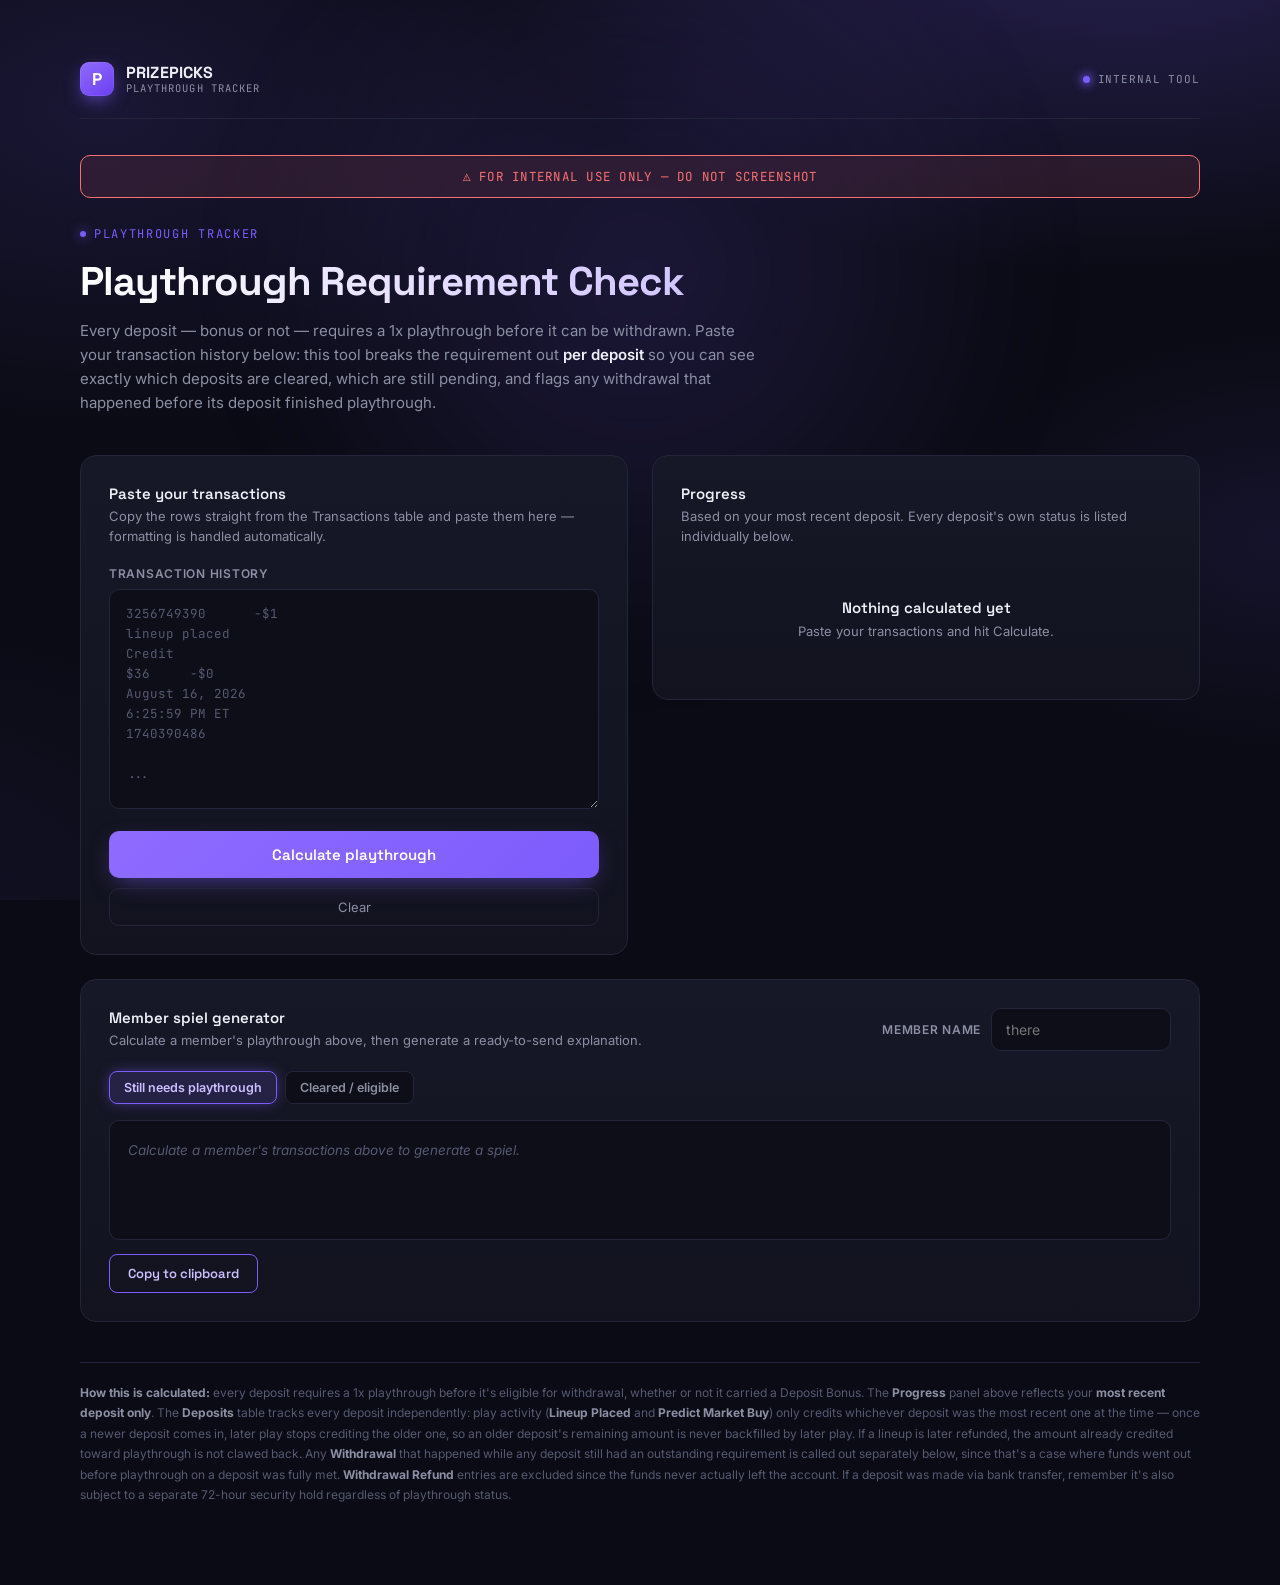
==== index.html @ ad25be0b "new" ====
<!DOCTYPE html>
<html lang="en">
<head>
<meta charset="UTF-8">
<meta name="viewport" content="width=device-width, initial-scale=1.0">
<title>Playthrough Requirement Check</title>
<link rel="preconnect" href="https://fonts.googleapis.com">
<link href="https://fonts.googleapis.com/css2?family=Space+Grotesk:wght@500;600;700&family=Inter:wght@400;500;600&family=JetBrains+Mono:wght@400;500;600;700&display=swap" rel="stylesheet">
<link rel="stylesheet" href="css/style.css">
</head>
<body>
<div class="wrap">

  <div class="brandbar">
    <div class="brand">
      <div class="brand-mark">P</div>
      <div class="brand-text">
        <div class="brand-name">PRIZEPICKS</div>
        <div class="brand-sub">Playthrough Tracker</div>
      </div>
    </div>
    <div class="brandbar-tag"><span class="dot"></span>Internal Tool</div>
  </div>

  <div style="background: var(--bad-soft); border: 1px solid var(--bad); border-radius: 10px; padding: 12px 16px; margin-bottom: 28px; font-family:'JetBrains Mono', monospace; font-size: 12.5px; letter-spacing: 0.02em; color: var(--bad); text-align:center; text-transform: uppercase;">
    ⚠ For internal use only &mdash; do not screenshot
  </div>

  <header>
    <div class="eyebrow">Playthrough Tracker</div>
    <h1>Playthrough Requirement Check</h1>
    <p>Every deposit &mdash; bonus or not &mdash; requires a 1x playthrough before it can be withdrawn. Paste your transaction history below: this tool breaks the requirement out <b>per deposit</b> so you can see exactly which deposits are cleared, which are still pending, and flags any withdrawal that happened before its deposit finished playthrough.</p>
  </header>

  <div class="grid">

    <!-- INPUT PANEL -->
    <div class="panel">
      <h2>Paste your transactions</h2>
      <p class="sub">Copy the rows straight from the Transactions table and paste them here &mdash; formatting is handled automatically.</p>
      <label for="txInput">Transaction history</label>
      <textarea id="txInput" placeholder="3256749390&#9;-$1&#10;lineup placed&#10;Credit&#10;$36&#9;-$0&#10;August 16, 2026&#10;6:25:59 PM ET&#10;1740390486&#10;&#10;..."></textarea>

      <button class="primary" onclick="calculate()">Calculate playthrough</button>
      <button class="clear-btn" onclick="clearAll()">Clear</button>
    </div>

    <!-- RESULTS PANEL -->
    <div class="panel" id="resultsPanel">
      <h2>Progress</h2>
      <p class="sub">Based on your most recent deposit. Every deposit's own status is listed individually below.</p>

      <div id="emptyState" class="empty-state">
        <div class="big">Nothing calculated yet</div>
        Paste your transactions and hit Calculate.
      </div>

      <div id="resultsBody" style="display:none;">
        <div class="ring-row">
          <div class="ring-wrap">
            <svg class="ring" width="128" height="128" viewBox="0 0 128 128">
              <circle class="ring-bg" cx="64" cy="64" r="54"></circle>
              <circle class="ring-fg" id="ringFg" cx="64" cy="64" r="54" stroke-dasharray="339.29" stroke-dashoffset="339.29"></circle>
            </svg>
            <div class="ring-center">
              <div class="ring-pct" id="ringPct">0%</div>
              <div class="ring-label">Cleared</div>
            </div>
          </div>
          <div class="status-block">
            <div class="status pending" id="statusLine">&mdash;</div>
            <div class="detail" id="statusDetail">&mdash;</div>
          </div>
        </div>

        <div class="stat-row">
          <div class="stat">
            <div class="k">Requirement</div>
            <div class="v" id="statReq">$0.00</div>
          </div>
          <div class="stat">
            <div class="k">Played through</div>
            <div class="v accent" id="statPlayed">$0.00</div>
          </div>
          <div class="stat">
            <div class="k">Remaining</div>
            <div class="v amber" id="statRemaining">$0.00</div>
          </div>
        </div>

        <div id="withdrawalWarning" style="display:none; background: var(--bad-soft); border: 1px solid var(--bad); border-radius: 10px; padding: 14px 16px; margin-bottom: 22px; font-size: 13px; line-height: 1.6; color: var(--text);"></div>

        <div class="section-title">
          Deposits &mdash; playthrough by deposit
          <span class="count" id="depositCount">0</span>
        </div>
        <p class="section-note">Each deposit is tracked independently: play activity only credits whichever deposit was most recent at the time it happened. If a newer deposit comes in, an older deposit's unmet remaining is <b>not</b> backfilled by later play.</p>
        <div class="scroll-box">
          <table id="depositTable">
            <thead><tr><th>ID</th><th>Amount</th><th>Played</th><th>Remaining</th><th>Status</th><th>Time</th></tr></thead>
            <tbody></tbody>
          </table>
        </div>

        <div class="section-title">
          Withdrawals before playthrough complete
          <span class="count" id="flaggedCount">0</span>
        </div>
        <p class="section-note">Withdrawals that were made while one or more deposits still had an outstanding playthrough requirement.</p>
        <div class="scroll-box">
          <table id="flaggedTable">
            <thead><tr><th>ID</th><th>Withdrawal amt</th><th>Outstanding at the time</th><th>Time</th></tr></thead>
            <tbody></tbody>
          </table>
        </div>

        <div class="section-title">
          Counted toward playthrough
          <span class="count" id="countedCount">0</span>
        </div>
        <p class="section-note">Every Lineup Placed and Predict Market Buy. Both count in full even if later refunded.</p>
        <div class="scroll-box">
          <table id="countedTable">
            <thead><tr><th>ID</th><th>Type</th><th>Amount</th><th>Time</th></tr></thead>
            <tbody></tbody>
          </table>
        </div>

        <div class="section-title">
          Refunded lineups (still count in full)
          <span class="count" id="refundCount">0</span>
        </div>
        <p class="section-note">These credited money back to the balance, but the original playthrough credit above is not reduced.</p>
        <div class="scroll-box">
          <table id="refundTable">
            <thead><tr><th>ID</th><th>Amount</th><th>Time</th></tr></thead>
            <tbody></tbody>
          </table>
        </div>

        <div class="section-title">
          Excluded &mdash; not playthrough eligible
          <span class="count" id="excludedCount">0</span>
        </div>
        <div class="scroll-box">
          <table id="excludedTable">
            <thead><tr><th>ID</th><th>Type</th><th>Amount</th></tr></thead>
            <tbody></tbody>
          </table>
        </div>
      </div>
    </div>

  </div>

  <!-- SPIEL GENERATOR -->
  <div class="panel full">
    <div class="spiel-head">
      <div>
        <h2>Member spiel generator</h2>
        <p class="sub" style="margin-bottom:0;">Calculate a member's playthrough above, then generate a ready-to-send explanation.</p>
      </div>
      <div class="name-field">
        <label for="memberName">Member name</label>
        <input class="text-input" id="memberName" type="text" placeholder="there" oninput="renderSpiel()">
      </div>
    </div>

    <div class="toggle-row" style="margin-bottom:16px;">
      <button class="toggle-btn active" id="btnPending" onclick="setSpielMode('pending')">Still needs playthrough</button>
      <button class="toggle-btn" id="btnCleared" onclick="setSpielMode('cleared')">Cleared / eligible</button>
    </div>

    <div class="spiel-box empty" id="spielBox">Calculate a member's transactions above to generate a spiel.</div>
    <button class="copy-btn" id="copyBtn" onclick="copySpiel()">Copy to clipboard</button>
  </div>

  <div class="footnote">
    <b>How this is calculated:</b> every deposit requires a 1x playthrough before it's eligible for withdrawal, whether or not it carried a Deposit Bonus. The <b>Progress</b> panel above reflects your <b>most recent deposit only</b>. The <b>Deposits</b> table tracks every deposit independently: play activity (<b>Lineup Placed</b> and <b>Predict Market Buy</b>) only credits whichever deposit was the most recent one at the time &mdash; once a newer deposit comes in, later play stops crediting the older one, so an older deposit's remaining amount is never backfilled by later play. If a lineup is later refunded, the amount already credited toward playthrough is not clawed back. Any <b>Withdrawal</b> that happened while any deposit still had an outstanding requirement is called out separately below, since that's a case where funds went out before playthrough on a deposit was fully met. <b>Withdrawal Refund</b> entries are excluded since the funds never actually left the account. If a deposit was made via bank transfer, remember it's also subject to a separate 72-hour security hold regardless of playthrough status.
  </div>

</div>

<script src="js/script.js"></script>

</body>
</html>
---- css/style.css ----
:root{
    --bg: #0a0b14;
    --panel: #12131f;
    --panel-2: #171827;
    --border: #23253a;
    --accent: #7c5cfc;
    --accent-soft: rgba(124,92,252,0.15);
    --good: #34d399;
    --good-soft: rgba(52,211,153,0.12);
    --bad: #f87171;
    --bad-soft: rgba(248,113,113,0.1);
    --amber: #fbbf24;
    --text: #eef0f7;
    --muted: #8b8fa3;
    --muted-2: #565a72;
  }
  *{ box-sizing: border-box; }
  html,body{ margin:0; padding:0; }
  body{
    background:
      radial-gradient(1200px 700px at 88% -12%, rgba(124,92,252,0.28), transparent 55%),
      radial-gradient(900px 600px at 8% 12%, rgba(124,92,252,0.14), transparent 55%),
      radial-gradient(800px 500px at -10% 100%, rgba(124,92,252,0.08), transparent 60%),
      radial-gradient(600px 400px at 100% 60%, rgba(124,92,252,0.10), transparent 55%),
      var(--bg);
    background-attachment: fixed;
    color: var(--text);
    font-family: 'Inter', sans-serif;
    min-height: 100vh;
    padding: 0 24px 80px;
    position: relative;
    overflow-x: hidden;
  }
  body::before{
    content:"";
    position: fixed;
    top: -20%; left: 50%;
    width: 900px; height: 900px;
    transform: translateX(-50%);
    background: radial-gradient(circle, rgba(124,92,252,0.16), transparent 65%);
    filter: blur(40px);
    pointer-events: none;
    z-index: 0;
    animation: ambientPulse 8s ease-in-out infinite;
  }
  @keyframes ambientPulse{
    0%, 100%{ opacity: 0.7; transform: translateX(-50%) scale(1); }
    50%{ opacity: 1; transform: translateX(-50%) scale(1.06); }
  }
  @keyframes glowPulse{
    0%, 100%{ box-shadow: 0 0 0 0 rgba(124,92,252,0.0), 0 8px 24px -8px rgba(124,92,252,0.6); }
    50%{ box-shadow: 0 0 24px 2px rgba(124,92,252,0.35), 0 8px 28px -6px rgba(124,92,252,0.75); }
  }

  /* Top brand bar, PrizePicks-style */
  .brandbar{
    position: relative; z-index: 1;
    max-width: 1120px; margin: 0 auto;
    display:flex; align-items:center; justify-content:space-between;
    padding: 22px 0;
    border-bottom: 1px solid var(--border);
    margin-bottom: 36px;
  }
  .brand{ display:flex; align-items:center; gap: 12px; }
  .brand-mark{
    width: 34px; height: 34px;
    border-radius: 9px;
    background: linear-gradient(145deg, #8f6bff, #6c3ff0);
    display:flex; align-items:center; justify-content:center;
    font-family: 'Space Grotesk', sans-serif;
    font-weight: 700;
    font-size: 17px;
    color: #fff;
    box-shadow: 0 0 0 1px rgba(255,255,255,0.08) inset, 0 6px 18px -4px rgba(124,92,252,0.75);
    flex-shrink: 0;
  }
  .brand-text{ line-height: 1.15; }
  .brand-name{
    font-family: 'Space Grotesk', sans-serif;
    font-weight: 700;
    font-size: 16px;
    letter-spacing: 0.01em;
  }
  .brand-sub{
    font-family: 'JetBrains Mono', monospace;
    font-size: 10.5px;
    letter-spacing: 0.1em;
    text-transform: uppercase;
    color: var(--muted);
  }
  .brandbar-tag{
    font-family: 'JetBrains Mono', monospace;
    font-size: 11px;
    letter-spacing: 0.08em;
    text-transform: uppercase;
    color: var(--muted);
    display:flex; align-items:center; gap:8px;
  }
  .brandbar-tag .dot{
    width:7px; height:7px; border-radius:50%;
    background: var(--accent);
    box-shadow: 0 0 10px 2px rgba(124,92,252,0.8);
  }
  .wrap{ max-width: 1120px; margin: 0 auto; padding-top: 40px; position: relative; z-index: 1; }

  header{ margin-bottom: 40px; }
  .eyebrow{
    font-family: 'JetBrains Mono', monospace;
    font-size: 12px;
    letter-spacing: 0.14em;
    text-transform: uppercase;
    color: var(--accent);
    display:flex; align-items:center; gap:8px;
    margin-bottom: 14px;
  }
  .eyebrow::before{
    content:""; width:6px; height:6px; border-radius:50%;
    background: var(--accent); box-shadow: 0 0 12px var(--accent);
  }
  h1{
    font-family: 'Space Grotesk', sans-serif;
    font-weight: 700;
    font-size: clamp(28px, 4vw, 40px);
    margin: 0 0 12px;
    letter-spacing: -0.02em;
    background: linear-gradient(90deg, #fff, #cdbfff 60%, #8f6bff);
    -webkit-background-clip: text;
    background-clip: text;
    color: transparent;
  }
  header p{
    color: var(--muted);
    font-size: 15px;
    line-height: 1.6;
    max-width: 680px;
    margin: 0;
  }
  header p b{ color: var(--text); font-weight: 600; }

  .grid{
    display: grid;
    grid-template-columns: 1fr 1fr;
    gap: 24px;
    align-items: start;
  }
  @media (max-width: 880px){ .grid{ grid-template-columns: 1fr; } }

  .panel{
    background: linear-gradient(180deg, var(--panel-2), var(--panel));
    border: 1px solid var(--border);
    border-radius: 16px;
    padding: 28px;
    position: relative;
    z-index: 1;
    transition: border-color .2s ease, box-shadow .2s ease, transform .2s ease;
  }
  .panel:hover{
    border-color: rgba(124,92,252,0.45);
    box-shadow: 0 0 0 1px rgba(124,92,252,0.12), 0 20px 50px -24px rgba(124,92,252,0.55);
  }
  .panel.full{ margin-top: 24px; }
  .panel h2{
    font-family: 'Space Grotesk', sans-serif;
    font-size: 15px;
    font-weight: 600;
    margin: 0 0 4px;
  }
  .panel .sub{
    color: var(--muted);
    font-size: 13px;
    margin: 0 0 20px;
    line-height: 1.5;
  }

  label{
    display:block;
    font-size: 12px;
    font-weight: 600;
    color: var(--muted);
    text-transform: uppercase;
    letter-spacing: 0.06em;
    margin-bottom: 8px;
  }
  .text-input{
    width:100%;
    background: #0d0e18;
    border: 1px solid var(--border);
    border-radius: 10px;
    color: var(--text);
    font-family:'Inter', sans-serif;
    font-size: 14px;
    padding: 12px 14px;
    outline: none;
    transition: border-color .15s ease, box-shadow .15s ease;
  }
  .text-input:focus{ border-color: var(--accent); box-shadow: 0 0 0 3px var(--accent-soft); }

  textarea{
    width: 100%;
    min-height: 220px;
    background: #0d0e18;
    border: 1px solid var(--border);
    border-radius: 10px;
    color: var(--text);
    font-family: 'JetBrains Mono', monospace;
    font-size: 12.5px;
    line-height: 1.6;
    padding: 14px 16px;
    resize: vertical;
    outline: none;
    transition: border-color .15s ease, box-shadow .15s ease;
  }
  textarea::placeholder{ color: var(--muted-2); }
  textarea:focus{
    border-color: var(--accent);
    box-shadow: 0 0 0 3px var(--accent-soft);
  }

  button.primary{
    margin-top: 18px;
    width: 100%;
    background: linear-gradient(135deg, #8f6bff, #7c5cfc);
    color: #fff;
    border: none;
    border-radius: 10px;
    font-family: 'Space Grotesk', sans-serif;
    font-weight: 600;
    font-size: 15px;
    padding: 14px;
    cursor: pointer;
    transition: transform .12s ease, box-shadow .12s ease, background .12s ease;
    box-shadow: 0 8px 24px -8px rgba(124,92,252,0.6);
    animation: glowPulse 3.2s ease-in-out infinite;
  }
  button.primary:hover{ background: linear-gradient(135deg, #9c7bff, #8c6bff); transform: translateY(-1px); animation-play-state: paused; box-shadow: 0 0 28px 4px rgba(124,92,252,0.5), 0 10px 26px -6px rgba(124,92,252,0.7); }
  button.primary:active{ transform: translateY(0); }

  .clear-btn{
    margin-top: 10px;
    width: 100%;
    background: transparent;
    color: var(--muted);
    border: 1px solid var(--border);
    border-radius: 10px;
    font-family: 'Inter', sans-serif;
    font-size: 13px;
    padding: 10px;
    cursor: pointer;
    transition: color .12s ease, border-color .12s ease;
  }
  .clear-btn:hover{ color: var(--text); border-color: var(--muted-2); }

  /* Results panel */
  .ring-row{
    display:flex;
    align-items:center;
    gap: 24px;
    margin-bottom: 24px;
  }
  .ring-wrap{ position: relative; width: 128px; height: 128px; flex-shrink:0; }
  svg.ring{ transform: rotate(-90deg); }
  .ring-bg{ fill:none; stroke: var(--border); stroke-width: 10; }
  .ring-fg{ fill:none; stroke: var(--accent); stroke-width: 10; stroke-linecap: round; transition: stroke-dashoffset .6s cubic-bezier(.4,0,.2,1), stroke .3s ease; filter: drop-shadow(0 0 8px rgba(124,92,252,0.65)); }
  .ring-center{
    position:absolute; inset:0;
    display:flex; flex-direction:column; align-items:center; justify-content:center;
  }
  .ring-pct{ font-family:'JetBrains Mono', monospace; font-weight:700; font-size: 22px; }
  .ring-label{ font-size: 10px; color: var(--muted); text-transform:uppercase; letter-spacing:.06em; margin-top:2px; }

  .status-block .status{
    font-family:'Space Grotesk', sans-serif;
    font-weight: 700;
    font-size: 18px;
    margin-bottom: 6px;
    display:flex; align-items:center; gap:8px;
  }
  .status.pending{ color: var(--text); }
  .status.cleared{ color: var(--good); text-shadow: 0 0 16px rgba(52,211,153,0.5); }
  .status-block .detail{ color: var(--muted); font-size: 13px; line-height:1.5; }
  .status-block .detail b{ color: var(--text); font-family:'JetBrains Mono', monospace; }

  .stat-row{
    display:grid;
    grid-template-columns: 1fr 1fr 1fr;
    gap: 12px;
    margin-bottom: 22px;
  }
  .stat{
    background: #0d0e18;
    border: 1px solid var(--border);
    border-radius: 10px;
    padding: 14px 14px;
    transition: border-color .2s ease, box-shadow .2s ease;
  }
  .stat:hover{ border-color: rgba(124,92,252,0.4); box-shadow: 0 0 16px -4px rgba(124,92,252,0.45); }
  .stat .k{ font-size: 10.5px; color: var(--muted); text-transform: uppercase; letter-spacing: .04em; margin-bottom: 6px; }
  .stat .v{ font-family:'JetBrains Mono', monospace; font-size: 17px; font-weight: 700; }
  .stat .v.good{ color: var(--good); }
  .stat .v.accent{ color: var(--accent); }
  .stat .v.amber{ color: var(--amber); }

  .section-title{
    font-size: 12px;
    font-weight: 600;
    text-transform: uppercase;
    letter-spacing: .06em;
    color: var(--muted);
    margin: 22px 0 10px;
    display:flex; align-items:center; justify-content:space-between;
  }
  .section-title .count{
    font-family:'JetBrains Mono', monospace;
    background: var(--panel-2);
    border: 1px solid var(--border);
    padding: 2px 8px;
    border-radius: 999px;
    font-size: 11px;
    color: var(--text);
  }
  .section-note{
    font-size: 11.5px;
    color: var(--muted-2);
    margin: -6px 0 10px;
    line-height: 1.5;
  }

  table{ width:100%; border-collapse: collapse; font-size: 12.5px; }
  table td, table th{ padding: 8px 6px; text-align:left; }
  table th{ color: var(--muted-2); font-weight:500; font-size: 11px; text-transform:uppercase; letter-spacing:.04em; border-bottom: 1px solid var(--border); }
  table tbody tr{ border-bottom: 1px solid #1a1c2c; }
  table tbody tr:last-child{ border-bottom:none; }
  td.amt{ font-family:'JetBrains Mono', monospace; }
  td.amt.neg{ color: var(--bad); }
  td.amt.pos{ color: var(--good); }
  td.amt.accent{ color: var(--accent); }
  td.id, td.time{ color: var(--muted); font-family:'JetBrains Mono', monospace; font-size: 11.5px; }
  .tag{
    font-family:'JetBrains Mono', monospace;
    font-size: 9.5px;
    padding: 2px 7px;
    border-radius: 5px;
    text-transform: uppercase;
    letter-spacing: .03em;
    background: var(--accent-soft);
    color: #b6a5ff;
  }

  .empty-state{
    text-align:center;
    padding: 32px 20px;
    color: var(--muted);
    font-size: 13px;
  }
  .empty-state .big{
    font-family:'Space Grotesk', sans-serif;
    font-size: 15px;
    color: var(--text);
    font-weight: 600;
    margin-bottom: 6px;
  }

  .footnote{
    margin-top: 40px;
    padding-top: 20px;
    border-top: 1px solid var(--border);
    color: var(--muted-2);
    font-size: 12px;
    line-height: 1.7;
  }
  .footnote b{ color: var(--muted); }

  .scroll-box{ max-height: 220px; overflow-y: auto; }
  .scroll-box::-webkit-scrollbar{ width: 6px; }
  .scroll-box::-webkit-scrollbar-thumb{ background: var(--border); border-radius: 3px; }

  /* Spiel generator */
  .spiel-head{
    display:flex; align-items:center; justify-content:space-between; gap: 16px; flex-wrap: wrap;
    margin-bottom: 20px;
  }
  .toggle-row{ display:flex; gap: 8px; }
  .toggle-btn{
    background: #0d0e18;
    border: 1px solid var(--border);
    color: var(--muted);
    font-family: 'Inter', sans-serif;
    font-size: 12.5px;
    font-weight: 600;
    padding: 8px 14px;
    border-radius: 8px;
    cursor: pointer;
    transition: all .12s ease;
  }
  .toggle-btn.active{
    background: var(--accent-soft);
    border-color: var(--accent);
    color: #cdbfff;
    box-shadow: 0 0 14px -2px rgba(124,92,252,0.55);
  }
  .name-field{ display:flex; align-items:center; gap: 10px; }
  .name-field label{ margin: 0; white-space: nowrap; }
  .name-field input{ width: 180px; }

  .spiel-box{
    background: #0d0e18;
    border: 1px solid var(--border);
    border-radius: 10px;
    padding: 18px;
    font-size: 13.5px;
    line-height: 1.7;
    color: var(--text);
    white-space: pre-wrap;
    min-height: 120px;
  }
  .spiel-box.empty{ color: var(--muted-2); font-style: italic; }

  .copy-btn{
    margin-top: 14px;
    background: transparent;
    border: 1px solid var(--accent);
    color: #cdbfff;
    font-family: 'Space Grotesk', sans-serif;
    font-weight: 600;
    font-size: 13px;
    padding: 10px 18px;
    border-radius: 8px;
    cursor: pointer;
    transition: all .12s ease;
  }
  .copy-btn:hover{ background: var(--accent-soft); box-shadow: 0 0 18px -4px rgba(124,92,252,0.55); }
  .copy-btn.copied{ background: var(--good-soft); border-color: var(--good); color: var(--good); }
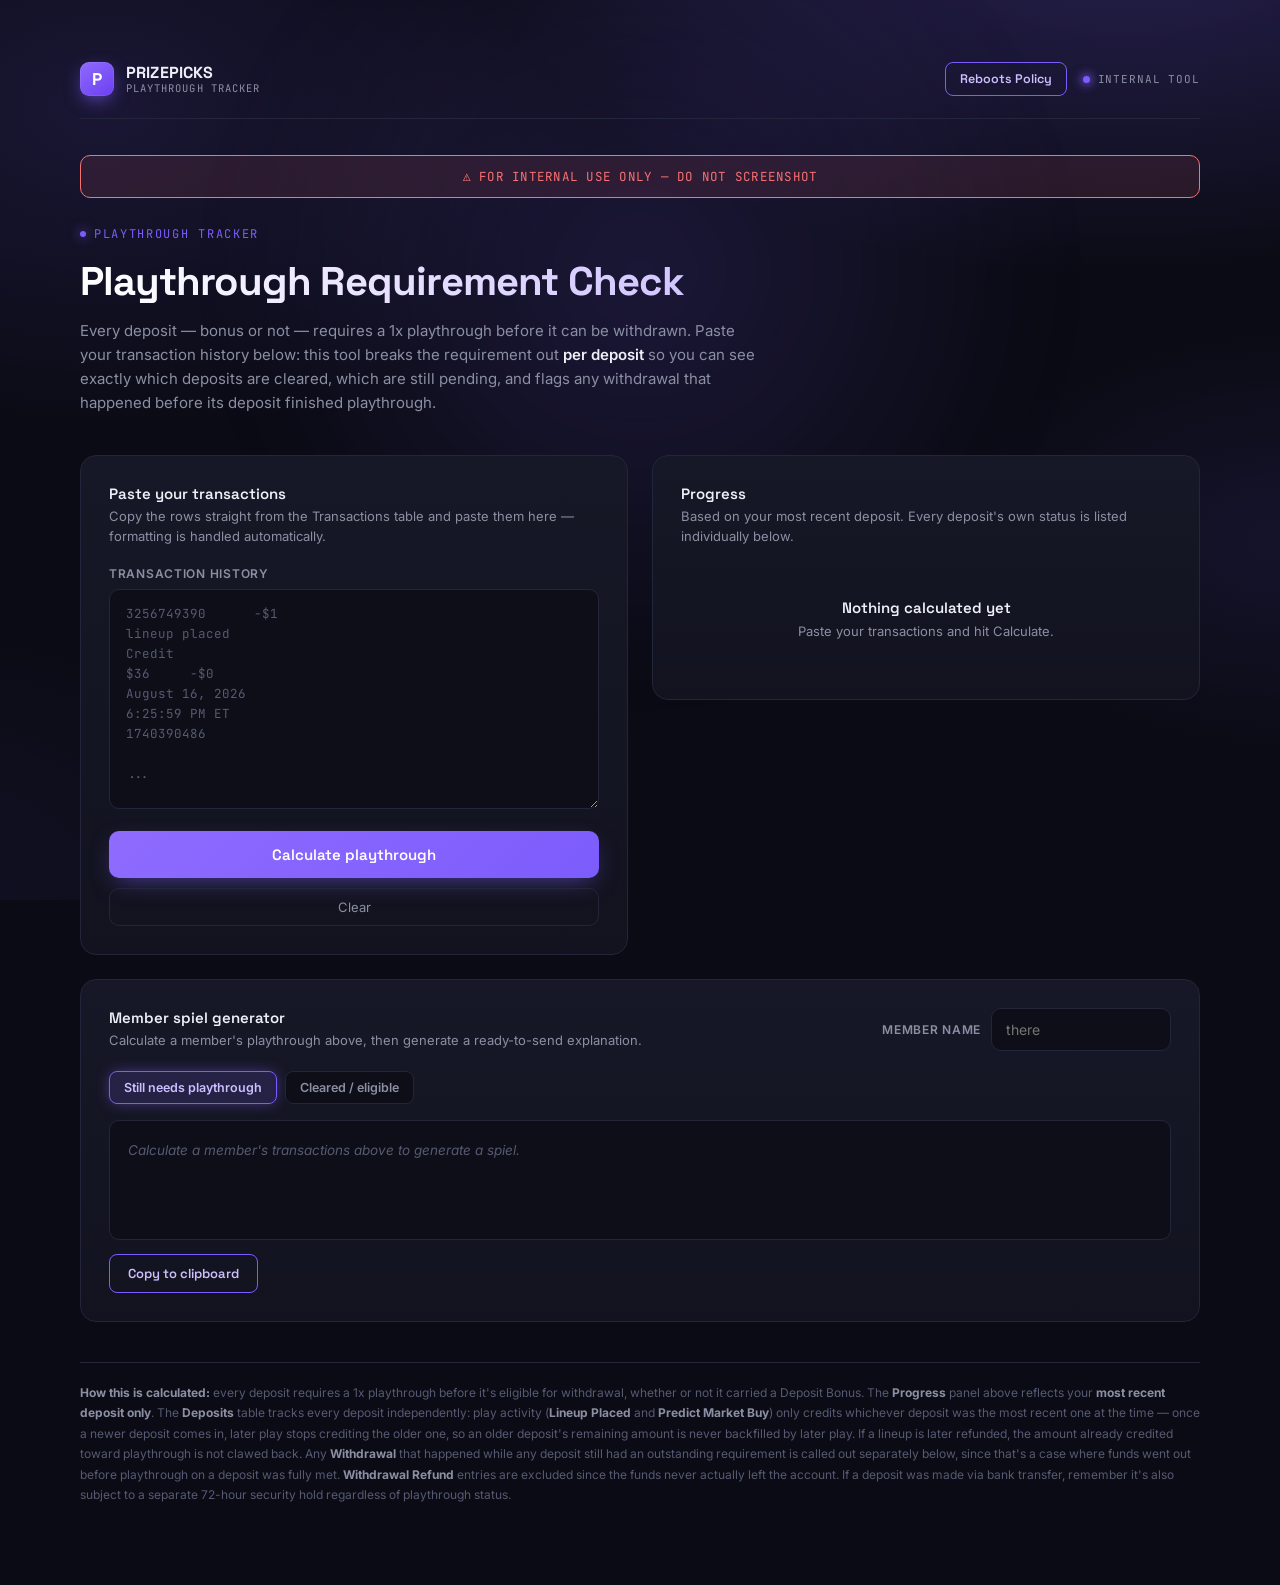
==== commit e7def627: "new update" ====
--- a/index.html
+++ b/index.html
@@ -19,7 +19,10 @@
         <div class="brand-sub">Playthrough Tracker</div>
       </div>
     </div>
-    <div class="brandbar-tag"><span class="dot"></span>Internal Tool</div>
+    <div class="brandbar-right">
+      <a class="reboots-btn" href="https://prizepicks2026.github.io/Reboots-Policy/" target="_blank" rel="noopener noreferrer">Reboots Policy</a>
+      <div class="brandbar-tag"><span class="dot"></span>Internal Tool</div>
+    </div>
   </div>
 
   <div style="background: var(--bad-soft); border: 1px solid var(--bad); border-radius: 10px; padding: 12px 16px; margin-bottom: 28px; font-family:'JetBrains Mono', monospace; font-size: 12.5px; letter-spacing: 0.02em; color: var(--bad); text-align:center; text-transform: uppercase;">
--- a/css/style.css
+++ b/css/style.css
@@ -88,6 +88,22 @@
     text-transform: uppercase;
     color: var(--muted);
   }
+  .brandbar-right{ display:flex; align-items:center; gap: 16px; }
+  .reboots-btn{
+    display:inline-flex; align-items:center;
+    background: transparent;
+    border: 1px solid var(--accent);
+    color: #cdbfff;
+    font-family: 'Space Grotesk', sans-serif;
+    font-weight: 600;
+    font-size: 12.5px;
+    padding: 8px 14px;
+    border-radius: 8px;
+    text-decoration: none;
+    cursor: pointer;
+    transition: all .12s ease;
+  }
+  .reboots-btn:hover{ background: var(--accent-soft); box-shadow: 0 0 18px -4px rgba(124,92,252,0.55); }
   .brandbar-tag{
     font-family: 'JetBrains Mono', monospace;
     font-size: 11px;
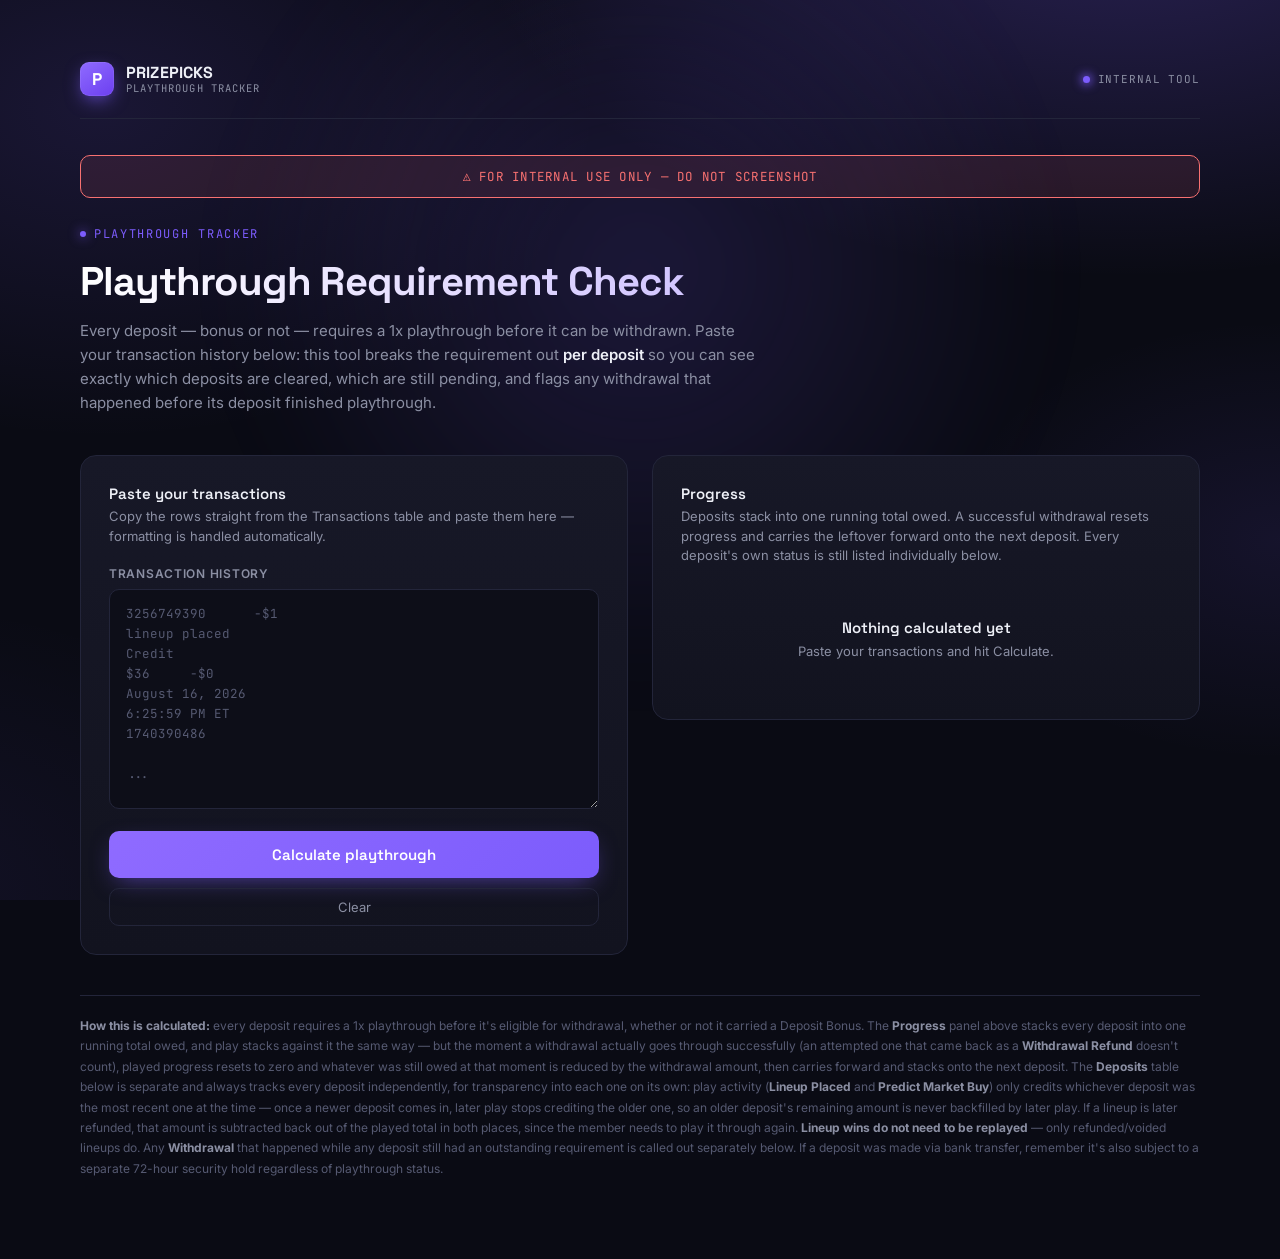
==== commit 19740fe4: "new" ====
--- a/index.html
+++ b/index.html
@@ -6,7 +6,7 @@
 <title>Playthrough Requirement Check</title>
 <link rel="preconnect" href="https://fonts.googleapis.com">
 <link href="https://fonts.googleapis.com/css2?family=Space+Grotesk:wght@500;600;700&family=Inter:wght@400;500;600&family=JetBrains+Mono:wght@400;500;600;700&display=swap" rel="stylesheet">
-<link rel="stylesheet" href="css/style.css">
+<link rel="stylesheet" href="style.css">
 </head>
 <body>
 <div class="wrap">
@@ -19,10 +19,7 @@
         <div class="brand-sub">Playthrough Tracker</div>
       </div>
     </div>
-    <div class="brandbar-right">
-      <a class="reboots-btn" href="https://prizepicks2026.github.io/Reboots-Policy/" target="_blank" rel="noopener noreferrer">Reboots Policy</a>
-      <div class="brandbar-tag"><span class="dot"></span>Internal Tool</div>
-    </div>
+    <div class="brandbar-tag"><span class="dot"></span>Internal Tool</div>
   </div>
 
   <div style="background: var(--bad-soft); border: 1px solid var(--bad); border-radius: 10px; padding: 12px 16px; margin-bottom: 28px; font-family:'JetBrains Mono', monospace; font-size: 12.5px; letter-spacing: 0.02em; color: var(--bad); text-align:center; text-transform: uppercase;">
@@ -51,7 +48,7 @@
     <!-- RESULTS PANEL -->
     <div class="panel" id="resultsPanel">
       <h2>Progress</h2>
-      <p class="sub">Based on your most recent deposit. Every deposit's own status is listed individually below.</p>
+      <p class="sub">Deposits stack into one running total owed. A successful withdrawal resets progress and carries the leftover forward onto the next deposit. Every deposit's own status is still listed individually below.</p>
 
       <div id="emptyState" class="empty-state">
         <div class="big">Nothing calculated yet</div>
@@ -97,7 +94,7 @@
           Deposits &mdash; playthrough by deposit
           <span class="count" id="depositCount">0</span>
         </div>
-        <p class="section-note">Each deposit is tracked independently: play activity only credits whichever deposit was most recent at the time it happened. If a newer deposit comes in, an older deposit's unmet remaining is <b>not</b> backfilled by later play.</p>
+        <p class="section-note">Each deposit is tracked independently: play activity only credits whichever deposit was most recent at the time it happened, and a refunded lineup's amount is subtracted back out. If a newer deposit comes in, an older deposit's unmet remaining is <b>not</b> backfilled by later play.</p>
         <div class="scroll-box">
           <table id="depositTable">
             <thead><tr><th>ID</th><th>Amount</th><th>Played</th><th>Remaining</th><th>Status</th><th>Time</th></tr></thead>
@@ -121,7 +118,7 @@
           Counted toward playthrough
           <span class="count" id="countedCount">0</span>
         </div>
-        <p class="section-note">Every Lineup Placed and Predict Market Buy. Both count in full even if later refunded.</p>
+        <p class="section-note">Every Lineup Placed and Predict Market Buy. A lineup's credit is reversed if it's later refunded (see below) — a win does not need to be replayed.</p>
         <div class="scroll-box">
           <table id="countedTable">
             <thead><tr><th>ID</th><th>Type</th><th>Amount</th><th>Time</th></tr></thead>
@@ -130,10 +127,10 @@
         </div>
 
         <div class="section-title">
-          Refunded lineups (still count in full)
+          Refunded lineups (must be played through again)
           <span class="count" id="refundCount">0</span>
         </div>
-        <p class="section-note">These credited money back to the balance, but the original playthrough credit above is not reduced.</p>
+        <p class="section-note">A refunded lineup's amount is subtracted back out of the played total for the deposit it belonged to — that money still needs to be played through.</p>
         <div class="scroll-box">
           <table id="refundTable">
             <thead><tr><th>ID</th><th>Amount</th><th>Time</th></tr></thead>
@@ -157,7 +154,7 @@
   </div>
 
   <!-- SPIEL GENERATOR -->
-  <div class="panel full">
+  <div class="panel full" id="spielPanel" style="display:none;">
     <div class="spiel-head">
       <div>
         <h2>Member spiel generator</h2>
@@ -169,22 +166,17 @@
       </div>
     </div>
 
-    <div class="toggle-row" style="margin-bottom:16px;">
-      <button class="toggle-btn active" id="btnPending" onclick="setSpielMode('pending')">Still needs playthrough</button>
-      <button class="toggle-btn" id="btnCleared" onclick="setSpielMode('cleared')">Cleared / eligible</button>
-    </div>
-
     <div class="spiel-box empty" id="spielBox">Calculate a member's transactions above to generate a spiel.</div>
     <button class="copy-btn" id="copyBtn" onclick="copySpiel()">Copy to clipboard</button>
   </div>
 
   <div class="footnote">
-    <b>How this is calculated:</b> every deposit requires a 1x playthrough before it's eligible for withdrawal, whether or not it carried a Deposit Bonus. The <b>Progress</b> panel above reflects your <b>most recent deposit only</b>. The <b>Deposits</b> table tracks every deposit independently: play activity (<b>Lineup Placed</b> and <b>Predict Market Buy</b>) only credits whichever deposit was the most recent one at the time &mdash; once a newer deposit comes in, later play stops crediting the older one, so an older deposit's remaining amount is never backfilled by later play. If a lineup is later refunded, the amount already credited toward playthrough is not clawed back. Any <b>Withdrawal</b> that happened while any deposit still had an outstanding requirement is called out separately below, since that's a case where funds went out before playthrough on a deposit was fully met. <b>Withdrawal Refund</b> entries are excluded since the funds never actually left the account. If a deposit was made via bank transfer, remember it's also subject to a separate 72-hour security hold regardless of playthrough status.
+    <b>How this is calculated:</b> every deposit requires a 1x playthrough before it's eligible for withdrawal, whether or not it carried a Deposit Bonus. The <b>Progress</b> panel above stacks every deposit into one running total owed, and play stacks against it the same way &mdash; but the moment a withdrawal actually goes through successfully (an attempted one that came back as a <b>Withdrawal Refund</b> doesn't count), played progress resets to zero and whatever was still owed at that moment is reduced by the withdrawal amount, then carries forward and stacks onto the next deposit. The <b>Deposits</b> table below is separate and always tracks every deposit independently, for transparency into each one on its own: play activity (<b>Lineup Placed</b> and <b>Predict Market Buy</b>) only credits whichever deposit was the most recent one at the time &mdash; once a newer deposit comes in, later play stops crediting the older one, so an older deposit's remaining amount is never backfilled by later play. If a lineup is later refunded, that amount is subtracted back out of the played total in both places, since the member needs to play it through again. <b>Lineup wins do not need to be replayed</b> &mdash; only refunded/voided lineups do. Any <b>Withdrawal</b> that happened while any deposit still had an outstanding requirement is called out separately below. If a deposit was made via bank transfer, remember it's also subject to a separate 72-hour security hold regardless of playthrough status.
   </div>
 
 </div>
 
-<script src="js/script.js"></script>
+<script src="script.js"></script>
 
 </body>
 </html>
--- a/style.css
+++ b/style.css
@@ -0,0 +1,432 @@
+:root{
+    --bg: #0a0b14;
+    --panel: #12131f;
+    --panel-2: #171827;
+    --border: #23253a;
+    --accent: #7c5cfc;
+    --accent-soft: rgba(124,92,252,0.15);
+    --good: #34d399;
+    --good-soft: rgba(52,211,153,0.12);
+    --bad: #f87171;
+    --bad-soft: rgba(248,113,113,0.1);
+    --amber: #fbbf24;
+    --text: #eef0f7;
+    --muted: #8b8fa3;
+    --muted-2: #565a72;
+  }
+  *{ box-sizing: border-box; }
+  html,body{ margin:0; padding:0; }
+  body{
+    background:
+      radial-gradient(1200px 700px at 88% -12%, rgba(124,92,252,0.28), transparent 55%),
+      radial-gradient(900px 600px at 8% 12%, rgba(124,92,252,0.14), transparent 55%),
+      radial-gradient(800px 500px at -10% 100%, rgba(124,92,252,0.08), transparent 60%),
+      radial-gradient(600px 400px at 100% 60%, rgba(124,92,252,0.10), transparent 55%),
+      var(--bg);
+    background-attachment: fixed;
+    color: var(--text);
+    font-family: 'Inter', sans-serif;
+    min-height: 100vh;
+    padding: 0 24px 80px;
+    position: relative;
+    overflow-x: hidden;
+  }
+  body::before{
+    content:"";
+    position: fixed;
+    top: -20%; left: 50%;
+    width: 900px; height: 900px;
+    transform: translateX(-50%);
+    background: radial-gradient(circle, rgba(124,92,252,0.16), transparent 65%);
+    filter: blur(40px);
+    pointer-events: none;
+    z-index: 0;
+    animation: ambientPulse 8s ease-in-out infinite;
+  }
+  @keyframes ambientPulse{
+    0%, 100%{ opacity: 0.7; transform: translateX(-50%) scale(1); }
+    50%{ opacity: 1; transform: translateX(-50%) scale(1.06); }
+  }
+  @keyframes glowPulse{
+    0%, 100%{ box-shadow: 0 0 0 0 rgba(124,92,252,0.0), 0 8px 24px -8px rgba(124,92,252,0.6); }
+    50%{ box-shadow: 0 0 24px 2px rgba(124,92,252,0.35), 0 8px 28px -6px rgba(124,92,252,0.75); }
+  }
+
+  /* Top brand bar, PrizePicks-style */
+  .brandbar{
+    position: relative; z-index: 1;
+    max-width: 1120px; margin: 0 auto;
+    display:flex; align-items:center; justify-content:space-between;
+    padding: 22px 0;
+    border-bottom: 1px solid var(--border);
+    margin-bottom: 36px;
+  }
+  .brand{ display:flex; align-items:center; gap: 12px; }
+  .brand-mark{
+    width: 34px; height: 34px;
+    border-radius: 9px;
+    background: linear-gradient(145deg, #8f6bff, #6c3ff0);
+    display:flex; align-items:center; justify-content:center;
+    font-family: 'Space Grotesk', sans-serif;
+    font-weight: 700;
+    font-size: 17px;
+    color: #fff;
+    box-shadow: 0 0 0 1px rgba(255,255,255,0.08) inset, 0 6px 18px -4px rgba(124,92,252,0.75);
+    flex-shrink: 0;
+  }
+  .brand-text{ line-height: 1.15; }
+  .brand-name{
+    font-family: 'Space Grotesk', sans-serif;
+    font-weight: 700;
+    font-size: 16px;
+    letter-spacing: 0.01em;
+  }
+  .brand-sub{
+    font-family: 'JetBrains Mono', monospace;
+    font-size: 10.5px;
+    letter-spacing: 0.1em;
+    text-transform: uppercase;
+    color: var(--muted);
+  }
+  .brandbar-tag{
+    font-family: 'JetBrains Mono', monospace;
+    font-size: 11px;
+    letter-spacing: 0.08em;
+    text-transform: uppercase;
+    color: var(--muted);
+    display:flex; align-items:center; gap:8px;
+  }
+  .brandbar-tag .dot{
+    width:7px; height:7px; border-radius:50%;
+    background: var(--accent);
+    box-shadow: 0 0 10px 2px rgba(124,92,252,0.8);
+  }
+  .wrap{ max-width: 1120px; margin: 0 auto; padding-top: 40px; position: relative; z-index: 1; }
+
+  header{ margin-bottom: 40px; }
+  .eyebrow{
+    font-family: 'JetBrains Mono', monospace;
+    font-size: 12px;
+    letter-spacing: 0.14em;
+    text-transform: uppercase;
+    color: var(--accent);
+    display:flex; align-items:center; gap:8px;
+    margin-bottom: 14px;
+  }
+  .eyebrow::before{
+    content:""; width:6px; height:6px; border-radius:50%;
+    background: var(--accent); box-shadow: 0 0 12px var(--accent);
+  }
+  h1{
+    font-family: 'Space Grotesk', sans-serif;
+    font-weight: 700;
+    font-size: clamp(28px, 4vw, 40px);
+    margin: 0 0 12px;
+    letter-spacing: -0.02em;
+    background: linear-gradient(90deg, #fff, #cdbfff 60%, #8f6bff);
+    -webkit-background-clip: text;
+    background-clip: text;
+    color: transparent;
+  }
+  header p{
+    color: var(--muted);
+    font-size: 15px;
+    line-height: 1.6;
+    max-width: 680px;
+    margin: 0;
+  }
+  header p b{ color: var(--text); font-weight: 600; }
+
+  .grid{
+    display: grid;
+    grid-template-columns: 1fr 1fr;
+    gap: 24px;
+    align-items: start;
+  }
+  @media (max-width: 880px){ .grid{ grid-template-columns: 1fr; } }
+
+  .panel{
+    background: linear-gradient(180deg, var(--panel-2), var(--panel));
+    border: 1px solid var(--border);
+    border-radius: 16px;
+    padding: 28px;
+    position: relative;
+    z-index: 1;
+    transition: border-color .2s ease, box-shadow .2s ease, transform .2s ease;
+  }
+  .panel:hover{
+    border-color: rgba(124,92,252,0.45);
+    box-shadow: 0 0 0 1px rgba(124,92,252,0.12), 0 20px 50px -24px rgba(124,92,252,0.55);
+  }
+  .panel.full{ margin-top: 24px; }
+  .panel h2{
+    font-family: 'Space Grotesk', sans-serif;
+    font-size: 15px;
+    font-weight: 600;
+    margin: 0 0 4px;
+  }
+  .panel .sub{
+    color: var(--muted);
+    font-size: 13px;
+    margin: 0 0 20px;
+    line-height: 1.5;
+  }
+
+  label{
+    display:block;
+    font-size: 12px;
+    font-weight: 600;
+    color: var(--muted);
+    text-transform: uppercase;
+    letter-spacing: 0.06em;
+    margin-bottom: 8px;
+  }
+  .text-input{
+    width:100%;
+    background: #0d0e18;
+    border: 1px solid var(--border);
+    border-radius: 10px;
+    color: var(--text);
+    font-family:'Inter', sans-serif;
+    font-size: 14px;
+    padding: 12px 14px;
+    outline: none;
+    transition: border-color .15s ease, box-shadow .15s ease;
+  }
+  .text-input:focus{ border-color: var(--accent); box-shadow: 0 0 0 3px var(--accent-soft); }
+
+  textarea{
+    width: 100%;
+    min-height: 220px;
+    background: #0d0e18;
+    border: 1px solid var(--border);
+    border-radius: 10px;
+    color: var(--text);
+    font-family: 'JetBrains Mono', monospace;
+    font-size: 12.5px;
+    line-height: 1.6;
+    padding: 14px 16px;
+    resize: vertical;
+    outline: none;
+    transition: border-color .15s ease, box-shadow .15s ease;
+  }
+  textarea::placeholder{ color: var(--muted-2); }
+  textarea:focus{
+    border-color: var(--accent);
+    box-shadow: 0 0 0 3px var(--accent-soft);
+  }
+
+  button.primary{
+    margin-top: 18px;
+    width: 100%;
+    background: linear-gradient(135deg, #8f6bff, #7c5cfc);
+    color: #fff;
+    border: none;
+    border-radius: 10px;
+    font-family: 'Space Grotesk', sans-serif;
+    font-weight: 600;
+    font-size: 15px;
+    padding: 14px;
+    cursor: pointer;
+    transition: transform .12s ease, box-shadow .12s ease, background .12s ease;
+    box-shadow: 0 8px 24px -8px rgba(124,92,252,0.6);
+    animation: glowPulse 3.2s ease-in-out infinite;
+  }
+  button.primary:hover{ background: linear-gradient(135deg, #9c7bff, #8c6bff); transform: translateY(-1px); animation-play-state: paused; box-shadow: 0 0 28px 4px rgba(124,92,252,0.5), 0 10px 26px -6px rgba(124,92,252,0.7); }
+  button.primary:active{ transform: translateY(0); }
+
+  .clear-btn{
+    margin-top: 10px;
+    width: 100%;
+    background: transparent;
+    color: var(--muted);
+    border: 1px solid var(--border);
+    border-radius: 10px;
+    font-family: 'Inter', sans-serif;
+    font-size: 13px;
+    padding: 10px;
+    cursor: pointer;
+    transition: color .12s ease, border-color .12s ease;
+  }
+  .clear-btn:hover{ color: var(--text); border-color: var(--muted-2); }
+
+  /* Results panel */
+  .ring-row{
+    display:flex;
+    align-items:center;
+    gap: 24px;
+    margin-bottom: 24px;
+  }
+  .ring-wrap{ position: relative; width: 128px; height: 128px; flex-shrink:0; }
+  svg.ring{ transform: rotate(-90deg); }
+  .ring-bg{ fill:none; stroke: var(--border); stroke-width: 10; }
+  .ring-fg{ fill:none; stroke: var(--accent); stroke-width: 10; stroke-linecap: round; transition: stroke-dashoffset .6s cubic-bezier(.4,0,.2,1), stroke .3s ease; filter: drop-shadow(0 0 8px rgba(124,92,252,0.65)); }
+  .ring-center{
+    position:absolute; inset:0;
+    display:flex; flex-direction:column; align-items:center; justify-content:center;
+  }
+  .ring-pct{ font-family:'JetBrains Mono', monospace; font-weight:700; font-size: 22px; }
+  .ring-label{ font-size: 10px; color: var(--muted); text-transform:uppercase; letter-spacing:.06em; margin-top:2px; }
+
+  .status-block .status{
+    font-family:'Space Grotesk', sans-serif;
+    font-weight: 700;
+    font-size: 18px;
+    margin-bottom: 6px;
+    display:flex; align-items:center; gap:8px;
+  }
+  .status.pending{ color: var(--text); }
+  .status.cleared{ color: var(--good); text-shadow: 0 0 16px rgba(52,211,153,0.5); }
+  .status-block .detail{ color: var(--muted); font-size: 13px; line-height:1.5; }
+  .status-block .detail b{ color: var(--text); font-family:'JetBrains Mono', monospace; }
+
+  .stat-row{
+    display:grid;
+    grid-template-columns: 1fr 1fr 1fr;
+    gap: 12px;
+    margin-bottom: 22px;
+  }
+  .stat{
+    background: #0d0e18;
+    border: 1px solid var(--border);
+    border-radius: 10px;
+    padding: 14px 14px;
+    transition: border-color .2s ease, box-shadow .2s ease;
+  }
+  .stat:hover{ border-color: rgba(124,92,252,0.4); box-shadow: 0 0 16px -4px rgba(124,92,252,0.45); }
+  .stat .k{ font-size: 10.5px; color: var(--muted); text-transform: uppercase; letter-spacing: .04em; margin-bottom: 6px; }
+  .stat .v{ font-family:'JetBrains Mono', monospace; font-size: 17px; font-weight: 700; }
+  .stat .v.good{ color: var(--good); }
+  .stat .v.accent{ color: var(--accent); }
+  .stat .v.amber{ color: var(--amber); }
+
+  .section-title{
+    font-size: 12px;
+    font-weight: 600;
+    text-transform: uppercase;
+    letter-spacing: .06em;
+    color: var(--muted);
+    margin: 22px 0 10px;
+    display:flex; align-items:center; justify-content:space-between;
+  }
+  .section-title .count{
+    font-family:'JetBrains Mono', monospace;
+    background: var(--panel-2);
+    border: 1px solid var(--border);
+    padding: 2px 8px;
+    border-radius: 999px;
+    font-size: 11px;
+    color: var(--text);
+  }
+  .section-note{
+    font-size: 11.5px;
+    color: var(--muted-2);
+    margin: -6px 0 10px;
+    line-height: 1.5;
+  }
+
+  table{ width:100%; border-collapse: collapse; font-size: 12.5px; }
+  table td, table th{ padding: 8px 6px; text-align:left; }
+  table th{ color: var(--muted-2); font-weight:500; font-size: 11px; text-transform:uppercase; letter-spacing:.04em; border-bottom: 1px solid var(--border); }
+  table tbody tr{ border-bottom: 1px solid #1a1c2c; }
+  table tbody tr:last-child{ border-bottom:none; }
+  td.amt{ font-family:'JetBrains Mono', monospace; }
+  td.amt.neg{ color: var(--bad); }
+  td.amt.pos{ color: var(--good); }
+  td.amt.accent{ color: var(--accent); }
+  td.id, td.time{ color: var(--muted); font-family:'JetBrains Mono', monospace; font-size: 11.5px; }
+  .tag{
+    font-family:'JetBrains Mono', monospace;
+    font-size: 9.5px;
+    padding: 2px 7px;
+    border-radius: 5px;
+    text-transform: uppercase;
+    letter-spacing: .03em;
+    background: var(--accent-soft);
+    color: #b6a5ff;
+  }
+
+  .empty-state{
+    text-align:center;
+    padding: 32px 20px;
+    color: var(--muted);
+    font-size: 13px;
+  }
+  .empty-state .big{
+    font-family:'Space Grotesk', sans-serif;
+    font-size: 15px;
+    color: var(--text);
+    font-weight: 600;
+    margin-bottom: 6px;
+  }
+
+  .footnote{
+    margin-top: 40px;
+    padding-top: 20px;
+    border-top: 1px solid var(--border);
+    color: var(--muted-2);
+    font-size: 12px;
+    line-height: 1.7;
+  }
+  .footnote b{ color: var(--muted); }
+
+  .scroll-box{ max-height: 220px; overflow-y: auto; }
+  .scroll-box::-webkit-scrollbar{ width: 6px; }
+  .scroll-box::-webkit-scrollbar-thumb{ background: var(--border); border-radius: 3px; }
+
+  /* Spiel generator */
+  .spiel-head{
+    display:flex; align-items:center; justify-content:space-between; gap: 16px; flex-wrap: wrap;
+    margin-bottom: 20px;
+  }
+  .toggle-row{ display:flex; gap: 8px; }
+  .toggle-btn{
+    background: #0d0e18;
+    border: 1px solid var(--border);
+    color: var(--muted);
+    font-family: 'Inter', sans-serif;
+    font-size: 12.5px;
+    font-weight: 600;
+    padding: 8px 14px;
+    border-radius: 8px;
+    cursor: pointer;
+    transition: all .12s ease;
+  }
+  .toggle-btn.active{
+    background: var(--accent-soft);
+    border-color: var(--accent);
+    color: #cdbfff;
+    box-shadow: 0 0 14px -2px rgba(124,92,252,0.55);
+  }
+  .name-field{ display:flex; align-items:center; gap: 10px; }
+  .name-field label{ margin: 0; white-space: nowrap; }
+  .name-field input{ width: 180px; }
+
+  .spiel-box{
+    background: #0d0e18;
+    border: 1px solid var(--border);
+    border-radius: 10px;
+    padding: 18px;
+    font-size: 13.5px;
+    line-height: 1.7;
+    color: var(--text);
+    white-space: pre-wrap;
+    min-height: 120px;
+  }
+  .spiel-box.empty{ color: var(--muted-2); font-style: italic; }
+
+  .copy-btn{
+    margin-top: 14px;
+    background: transparent;
+    border: 1px solid var(--accent);
+    color: #cdbfff;
+    font-family: 'Space Grotesk', sans-serif;
+    font-weight: 600;
+    font-size: 13px;
+    padding: 10px 18px;
+    border-radius: 8px;
+    cursor: pointer;
+    transition: all .12s ease;
+  }
+  .copy-btn:hover{ background: var(--accent-soft); box-shadow: 0 0 18px -4px rgba(124,92,252,0.55); }
+  .copy-btn.copied{ background: var(--good-soft); border-color: var(--good); color: var(--good); }
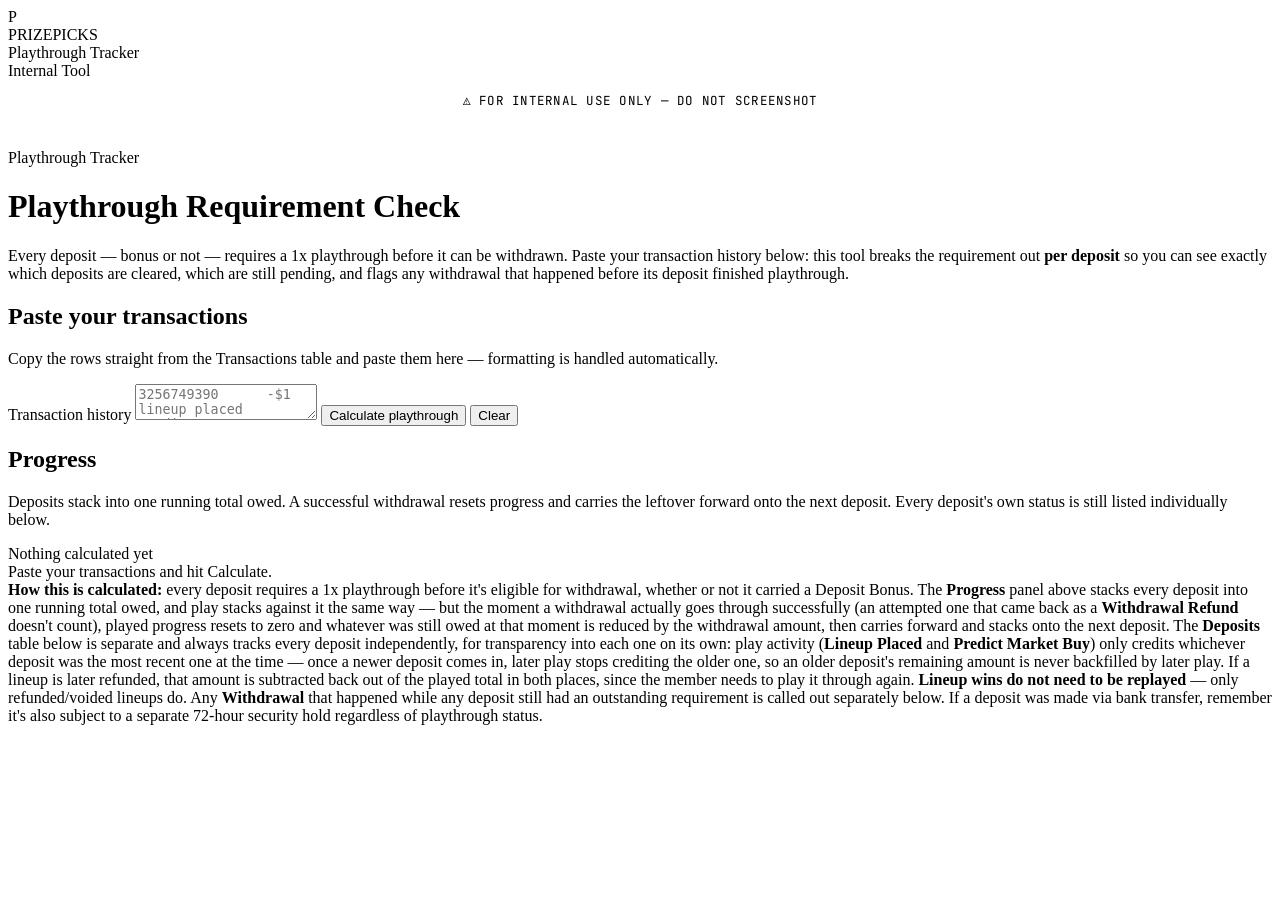
==== commit 62633512: "new" ====
--- a/index.html
+++ b/index.html
@@ -6,7 +6,7 @@
 <title>Playthrough Requirement Check</title>
 <link rel="preconnect" href="https://fonts.googleapis.com">
 <link href="https://fonts.googleapis.com/css2?family=Space+Grotesk:wght@500;600;700&family=Inter:wght@400;500;600&family=JetBrains+Mono:wght@400;500;600;700&display=swap" rel="stylesheet">
-<link rel="stylesheet" href="style.css">
+<link rel="stylesheet" href="CSS/style.css">
 </head>
 <body>
 <div class="wrap">
@@ -176,7 +176,7 @@
 
 </div>
 
-<script src="script.js"></script>
+<script src="JS/script.js"></script>
 
 </body>
 </html>
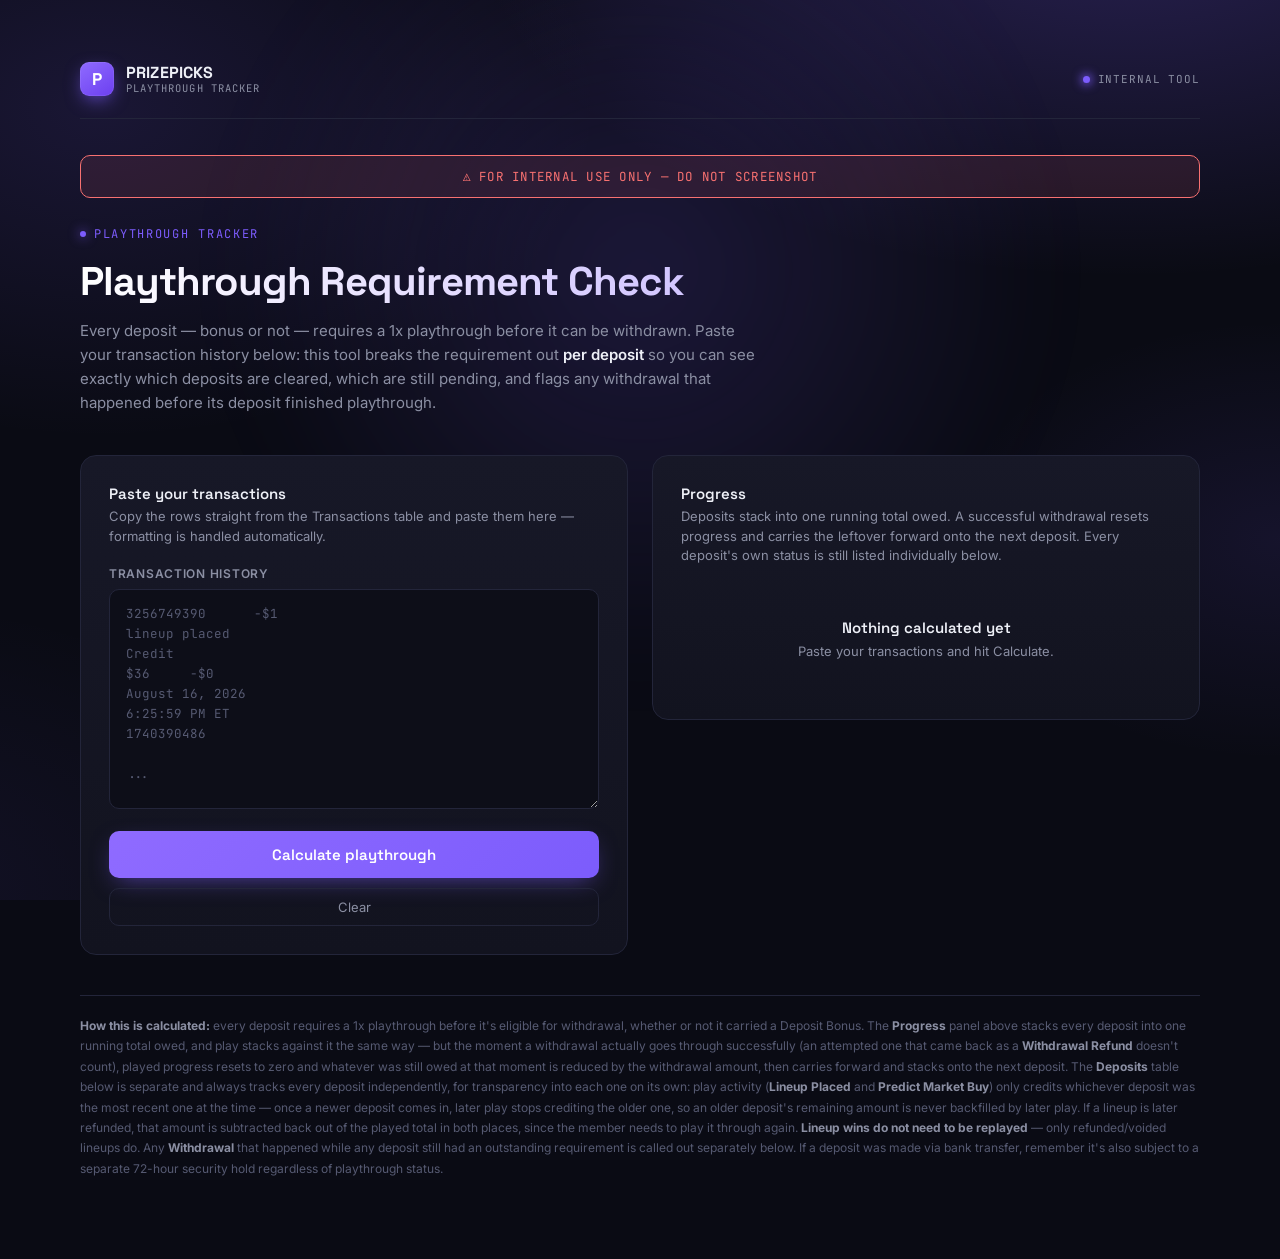
==== commit 722c3a1a: "new" ====
--- a/index.html
+++ b/index.html
@@ -6,7 +6,7 @@
 <title>Playthrough Requirement Check</title>
 <link rel="preconnect" href="https://fonts.googleapis.com">
 <link href="https://fonts.googleapis.com/css2?family=Space+Grotesk:wght@500;600;700&family=Inter:wght@400;500;600&family=JetBrains+Mono:wght@400;500;600;700&display=swap" rel="stylesheet">
-<link rel="stylesheet" href="CSS/style.css">
+<link rel="stylesheet" href="css/style.css">
 </head>
 <body>
 <div class="wrap">
@@ -176,7 +176,7 @@
 
 </div>
 
-<script src="JS/script.js"></script>
+<script src="js/script.js"></script>
 
 </body>
 </html>
--- a/css/style.css
+++ b/css/style.css
@@ -0,0 +1,432 @@
+:root{
+    --bg: #0a0b14;
+    --panel: #12131f;
+    --panel-2: #171827;
+    --border: #23253a;
+    --accent: #7c5cfc;
+    --accent-soft: rgba(124,92,252,0.15);
+    --good: #34d399;
+    --good-soft: rgba(52,211,153,0.12);
+    --bad: #f87171;
+    --bad-soft: rgba(248,113,113,0.1);
+    --amber: #fbbf24;
+    --text: #eef0f7;
+    --muted: #8b8fa3;
+    --muted-2: #565a72;
+  }
+  *{ box-sizing: border-box; }
+  html,body{ margin:0; padding:0; }
+  body{
+    background:
+      radial-gradient(1200px 700px at 88% -12%, rgba(124,92,252,0.28), transparent 55%),
+      radial-gradient(900px 600px at 8% 12%, rgba(124,92,252,0.14), transparent 55%),
+      radial-gradient(800px 500px at -10% 100%, rgba(124,92,252,0.08), transparent 60%),
+      radial-gradient(600px 400px at 100% 60%, rgba(124,92,252,0.10), transparent 55%),
+      var(--bg);
+    background-attachment: fixed;
+    color: var(--text);
+    font-family: 'Inter', sans-serif;
+    min-height: 100vh;
+    padding: 0 24px 80px;
+    position: relative;
+    overflow-x: hidden;
+  }
+  body::before{
+    content:"";
+    position: fixed;
+    top: -20%; left: 50%;
+    width: 900px; height: 900px;
+    transform: translateX(-50%);
+    background: radial-gradient(circle, rgba(124,92,252,0.16), transparent 65%);
+    filter: blur(40px);
+    pointer-events: none;
+    z-index: 0;
+    animation: ambientPulse 8s ease-in-out infinite;
+  }
+  @keyframes ambientPulse{
+    0%, 100%{ opacity: 0.7; transform: translateX(-50%) scale(1); }
+    50%{ opacity: 1; transform: translateX(-50%) scale(1.06); }
+  }
+  @keyframes glowPulse{
+    0%, 100%{ box-shadow: 0 0 0 0 rgba(124,92,252,0.0), 0 8px 24px -8px rgba(124,92,252,0.6); }
+    50%{ box-shadow: 0 0 24px 2px rgba(124,92,252,0.35), 0 8px 28px -6px rgba(124,92,252,0.75); }
+  }
+
+  /* Top brand bar, PrizePicks-style */
+  .brandbar{
+    position: relative; z-index: 1;
+    max-width: 1120px; margin: 0 auto;
+    display:flex; align-items:center; justify-content:space-between;
+    padding: 22px 0;
+    border-bottom: 1px solid var(--border);
+    margin-bottom: 36px;
+  }
+  .brand{ display:flex; align-items:center; gap: 12px; }
+  .brand-mark{
+    width: 34px; height: 34px;
+    border-radius: 9px;
+    background: linear-gradient(145deg, #8f6bff, #6c3ff0);
+    display:flex; align-items:center; justify-content:center;
+    font-family: 'Space Grotesk', sans-serif;
+    font-weight: 700;
+    font-size: 17px;
+    color: #fff;
+    box-shadow: 0 0 0 1px rgba(255,255,255,0.08) inset, 0 6px 18px -4px rgba(124,92,252,0.75);
+    flex-shrink: 0;
+  }
+  .brand-text{ line-height: 1.15; }
+  .brand-name{
+    font-family: 'Space Grotesk', sans-serif;
+    font-weight: 700;
+    font-size: 16px;
+    letter-spacing: 0.01em;
+  }
+  .brand-sub{
+    font-family: 'JetBrains Mono', monospace;
+    font-size: 10.5px;
+    letter-spacing: 0.1em;
+    text-transform: uppercase;
+    color: var(--muted);
+  }
+  .brandbar-tag{
+    font-family: 'JetBrains Mono', monospace;
+    font-size: 11px;
+    letter-spacing: 0.08em;
+    text-transform: uppercase;
+    color: var(--muted);
+    display:flex; align-items:center; gap:8px;
+  }
+  .brandbar-tag .dot{
+    width:7px; height:7px; border-radius:50%;
+    background: var(--accent);
+    box-shadow: 0 0 10px 2px rgba(124,92,252,0.8);
+  }
+  .wrap{ max-width: 1120px; margin: 0 auto; padding-top: 40px; position: relative; z-index: 1; }
+
+  header{ margin-bottom: 40px; }
+  .eyebrow{
+    font-family: 'JetBrains Mono', monospace;
+    font-size: 12px;
+    letter-spacing: 0.14em;
+    text-transform: uppercase;
+    color: var(--accent);
+    display:flex; align-items:center; gap:8px;
+    margin-bottom: 14px;
+  }
+  .eyebrow::before{
+    content:""; width:6px; height:6px; border-radius:50%;
+    background: var(--accent); box-shadow: 0 0 12px var(--accent);
+  }
+  h1{
+    font-family: 'Space Grotesk', sans-serif;
+    font-weight: 700;
+    font-size: clamp(28px, 4vw, 40px);
+    margin: 0 0 12px;
+    letter-spacing: -0.02em;
+    background: linear-gradient(90deg, #fff, #cdbfff 60%, #8f6bff);
+    -webkit-background-clip: text;
+    background-clip: text;
+    color: transparent;
+  }
+  header p{
+    color: var(--muted);
+    font-size: 15px;
+    line-height: 1.6;
+    max-width: 680px;
+    margin: 0;
+  }
+  header p b{ color: var(--text); font-weight: 600; }
+
+  .grid{
+    display: grid;
+    grid-template-columns: 1fr 1fr;
+    gap: 24px;
+    align-items: start;
+  }
+  @media (max-width: 880px){ .grid{ grid-template-columns: 1fr; } }
+
+  .panel{
+    background: linear-gradient(180deg, var(--panel-2), var(--panel));
+    border: 1px solid var(--border);
+    border-radius: 16px;
+    padding: 28px;
+    position: relative;
+    z-index: 1;
+    transition: border-color .2s ease, box-shadow .2s ease, transform .2s ease;
+  }
+  .panel:hover{
+    border-color: rgba(124,92,252,0.45);
+    box-shadow: 0 0 0 1px rgba(124,92,252,0.12), 0 20px 50px -24px rgba(124,92,252,0.55);
+  }
+  .panel.full{ margin-top: 24px; }
+  .panel h2{
+    font-family: 'Space Grotesk', sans-serif;
+    font-size: 15px;
+    font-weight: 600;
+    margin: 0 0 4px;
+  }
+  .panel .sub{
+    color: var(--muted);
+    font-size: 13px;
+    margin: 0 0 20px;
+    line-height: 1.5;
+  }
+
+  label{
+    display:block;
+    font-size: 12px;
+    font-weight: 600;
+    color: var(--muted);
+    text-transform: uppercase;
+    letter-spacing: 0.06em;
+    margin-bottom: 8px;
+  }
+  .text-input{
+    width:100%;
+    background: #0d0e18;
+    border: 1px solid var(--border);
+    border-radius: 10px;
+    color: var(--text);
+    font-family:'Inter', sans-serif;
+    font-size: 14px;
+    padding: 12px 14px;
+    outline: none;
+    transition: border-color .15s ease, box-shadow .15s ease;
+  }
+  .text-input:focus{ border-color: var(--accent); box-shadow: 0 0 0 3px var(--accent-soft); }
+
+  textarea{
+    width: 100%;
+    min-height: 220px;
+    background: #0d0e18;
+    border: 1px solid var(--border);
+    border-radius: 10px;
+    color: var(--text);
+    font-family: 'JetBrains Mono', monospace;
+    font-size: 12.5px;
+    line-height: 1.6;
+    padding: 14px 16px;
+    resize: vertical;
+    outline: none;
+    transition: border-color .15s ease, box-shadow .15s ease;
+  }
+  textarea::placeholder{ color: var(--muted-2); }
+  textarea:focus{
+    border-color: var(--accent);
+    box-shadow: 0 0 0 3px var(--accent-soft);
+  }
+
+  button.primary{
+    margin-top: 18px;
+    width: 100%;
+    background: linear-gradient(135deg, #8f6bff, #7c5cfc);
+    color: #fff;
+    border: none;
+    border-radius: 10px;
+    font-family: 'Space Grotesk', sans-serif;
+    font-weight: 600;
+    font-size: 15px;
+    padding: 14px;
+    cursor: pointer;
+    transition: transform .12s ease, box-shadow .12s ease, background .12s ease;
+    box-shadow: 0 8px 24px -8px rgba(124,92,252,0.6);
+    animation: glowPulse 3.2s ease-in-out infinite;
+  }
+  button.primary:hover{ background: linear-gradient(135deg, #9c7bff, #8c6bff); transform: translateY(-1px); animation-play-state: paused; box-shadow: 0 0 28px 4px rgba(124,92,252,0.5), 0 10px 26px -6px rgba(124,92,252,0.7); }
+  button.primary:active{ transform: translateY(0); }
+
+  .clear-btn{
+    margin-top: 10px;
+    width: 100%;
+    background: transparent;
+    color: var(--muted);
+    border: 1px solid var(--border);
+    border-radius: 10px;
+    font-family: 'Inter', sans-serif;
+    font-size: 13px;
+    padding: 10px;
+    cursor: pointer;
+    transition: color .12s ease, border-color .12s ease;
+  }
+  .clear-btn:hover{ color: var(--text); border-color: var(--muted-2); }
+
+  /* Results panel */
+  .ring-row{
+    display:flex;
+    align-items:center;
+    gap: 24px;
+    margin-bottom: 24px;
+  }
+  .ring-wrap{ position: relative; width: 128px; height: 128px; flex-shrink:0; }
+  svg.ring{ transform: rotate(-90deg); }
+  .ring-bg{ fill:none; stroke: var(--border); stroke-width: 10; }
+  .ring-fg{ fill:none; stroke: var(--accent); stroke-width: 10; stroke-linecap: round; transition: stroke-dashoffset .6s cubic-bezier(.4,0,.2,1), stroke .3s ease; filter: drop-shadow(0 0 8px rgba(124,92,252,0.65)); }
+  .ring-center{
+    position:absolute; inset:0;
+    display:flex; flex-direction:column; align-items:center; justify-content:center;
+  }
+  .ring-pct{ font-family:'JetBrains Mono', monospace; font-weight:700; font-size: 22px; }
+  .ring-label{ font-size: 10px; color: var(--muted); text-transform:uppercase; letter-spacing:.06em; margin-top:2px; }
+
+  .status-block .status{
+    font-family:'Space Grotesk', sans-serif;
+    font-weight: 700;
+    font-size: 18px;
+    margin-bottom: 6px;
+    display:flex; align-items:center; gap:8px;
+  }
+  .status.pending{ color: var(--text); }
+  .status.cleared{ color: var(--good); text-shadow: 0 0 16px rgba(52,211,153,0.5); }
+  .status-block .detail{ color: var(--muted); font-size: 13px; line-height:1.5; }
+  .status-block .detail b{ color: var(--text); font-family:'JetBrains Mono', monospace; }
+
+  .stat-row{
+    display:grid;
+    grid-template-columns: 1fr 1fr 1fr;
+    gap: 12px;
+    margin-bottom: 22px;
+  }
+  .stat{
+    background: #0d0e18;
+    border: 1px solid var(--border);
+    border-radius: 10px;
+    padding: 14px 14px;
+    transition: border-color .2s ease, box-shadow .2s ease;
+  }
+  .stat:hover{ border-color: rgba(124,92,252,0.4); box-shadow: 0 0 16px -4px rgba(124,92,252,0.45); }
+  .stat .k{ font-size: 10.5px; color: var(--muted); text-transform: uppercase; letter-spacing: .04em; margin-bottom: 6px; }
+  .stat .v{ font-family:'JetBrains Mono', monospace; font-size: 17px; font-weight: 700; }
+  .stat .v.good{ color: var(--good); }
+  .stat .v.accent{ color: var(--accent); }
+  .stat .v.amber{ color: var(--amber); }
+
+  .section-title{
+    font-size: 12px;
+    font-weight: 600;
+    text-transform: uppercase;
+    letter-spacing: .06em;
+    color: var(--muted);
+    margin: 22px 0 10px;
+    display:flex; align-items:center; justify-content:space-between;
+  }
+  .section-title .count{
+    font-family:'JetBrains Mono', monospace;
+    background: var(--panel-2);
+    border: 1px solid var(--border);
+    padding: 2px 8px;
+    border-radius: 999px;
+    font-size: 11px;
+    color: var(--text);
+  }
+  .section-note{
+    font-size: 11.5px;
+    color: var(--muted-2);
+    margin: -6px 0 10px;
+    line-height: 1.5;
+  }
+
+  table{ width:100%; border-collapse: collapse; font-size: 12.5px; }
+  table td, table th{ padding: 8px 6px; text-align:left; }
+  table th{ color: var(--muted-2); font-weight:500; font-size: 11px; text-transform:uppercase; letter-spacing:.04em; border-bottom: 1px solid var(--border); }
+  table tbody tr{ border-bottom: 1px solid #1a1c2c; }
+  table tbody tr:last-child{ border-bottom:none; }
+  td.amt{ font-family:'JetBrains Mono', monospace; }
+  td.amt.neg{ color: var(--bad); }
+  td.amt.pos{ color: var(--good); }
+  td.amt.accent{ color: var(--accent); }
+  td.id, td.time{ color: var(--muted); font-family:'JetBrains Mono', monospace; font-size: 11.5px; }
+  .tag{
+    font-family:'JetBrains Mono', monospace;
+    font-size: 9.5px;
+    padding: 2px 7px;
+    border-radius: 5px;
+    text-transform: uppercase;
+    letter-spacing: .03em;
+    background: var(--accent-soft);
+    color: #b6a5ff;
+  }
+
+  .empty-state{
+    text-align:center;
+    padding: 32px 20px;
+    color: var(--muted);
+    font-size: 13px;
+  }
+  .empty-state .big{
+    font-family:'Space Grotesk', sans-serif;
+    font-size: 15px;
+    color: var(--text);
+    font-weight: 600;
+    margin-bottom: 6px;
+  }
+
+  .footnote{
+    margin-top: 40px;
+    padding-top: 20px;
+    border-top: 1px solid var(--border);
+    color: var(--muted-2);
+    font-size: 12px;
+    line-height: 1.7;
+  }
+  .footnote b{ color: var(--muted); }
+
+  .scroll-box{ max-height: 220px; overflow-y: auto; }
+  .scroll-box::-webkit-scrollbar{ width: 6px; }
+  .scroll-box::-webkit-scrollbar-thumb{ background: var(--border); border-radius: 3px; }
+
+  /* Spiel generator */
+  .spiel-head{
+    display:flex; align-items:center; justify-content:space-between; gap: 16px; flex-wrap: wrap;
+    margin-bottom: 20px;
+  }
+  .toggle-row{ display:flex; gap: 8px; }
+  .toggle-btn{
+    background: #0d0e18;
+    border: 1px solid var(--border);
+    color: var(--muted);
+    font-family: 'Inter', sans-serif;
+    font-size: 12.5px;
+    font-weight: 600;
+    padding: 8px 14px;
+    border-radius: 8px;
+    cursor: pointer;
+    transition: all .12s ease;
+  }
+  .toggle-btn.active{
+    background: var(--accent-soft);
+    border-color: var(--accent);
+    color: #cdbfff;
+    box-shadow: 0 0 14px -2px rgba(124,92,252,0.55);
+  }
+  .name-field{ display:flex; align-items:center; gap: 10px; }
+  .name-field label{ margin: 0; white-space: nowrap; }
+  .name-field input{ width: 180px; }
+
+  .spiel-box{
+    background: #0d0e18;
+    border: 1px solid var(--border);
+    border-radius: 10px;
+    padding: 18px;
+    font-size: 13.5px;
+    line-height: 1.7;
+    color: var(--text);
+    white-space: pre-wrap;
+    min-height: 120px;
+  }
+  .spiel-box.empty{ color: var(--muted-2); font-style: italic; }
+
+  .copy-btn{
+    margin-top: 14px;
+    background: transparent;
+    border: 1px solid var(--accent);
+    color: #cdbfff;
+    font-family: 'Space Grotesk', sans-serif;
+    font-weight: 600;
+    font-size: 13px;
+    padding: 10px 18px;
+    border-radius: 8px;
+    cursor: pointer;
+    transition: all .12s ease;
+  }
+  .copy-btn:hover{ background: var(--accent-soft); box-shadow: 0 0 18px -4px rgba(124,92,252,0.55); }
+  .copy-btn.copied{ background: var(--good-soft); border-color: var(--good); color: var(--good); }
